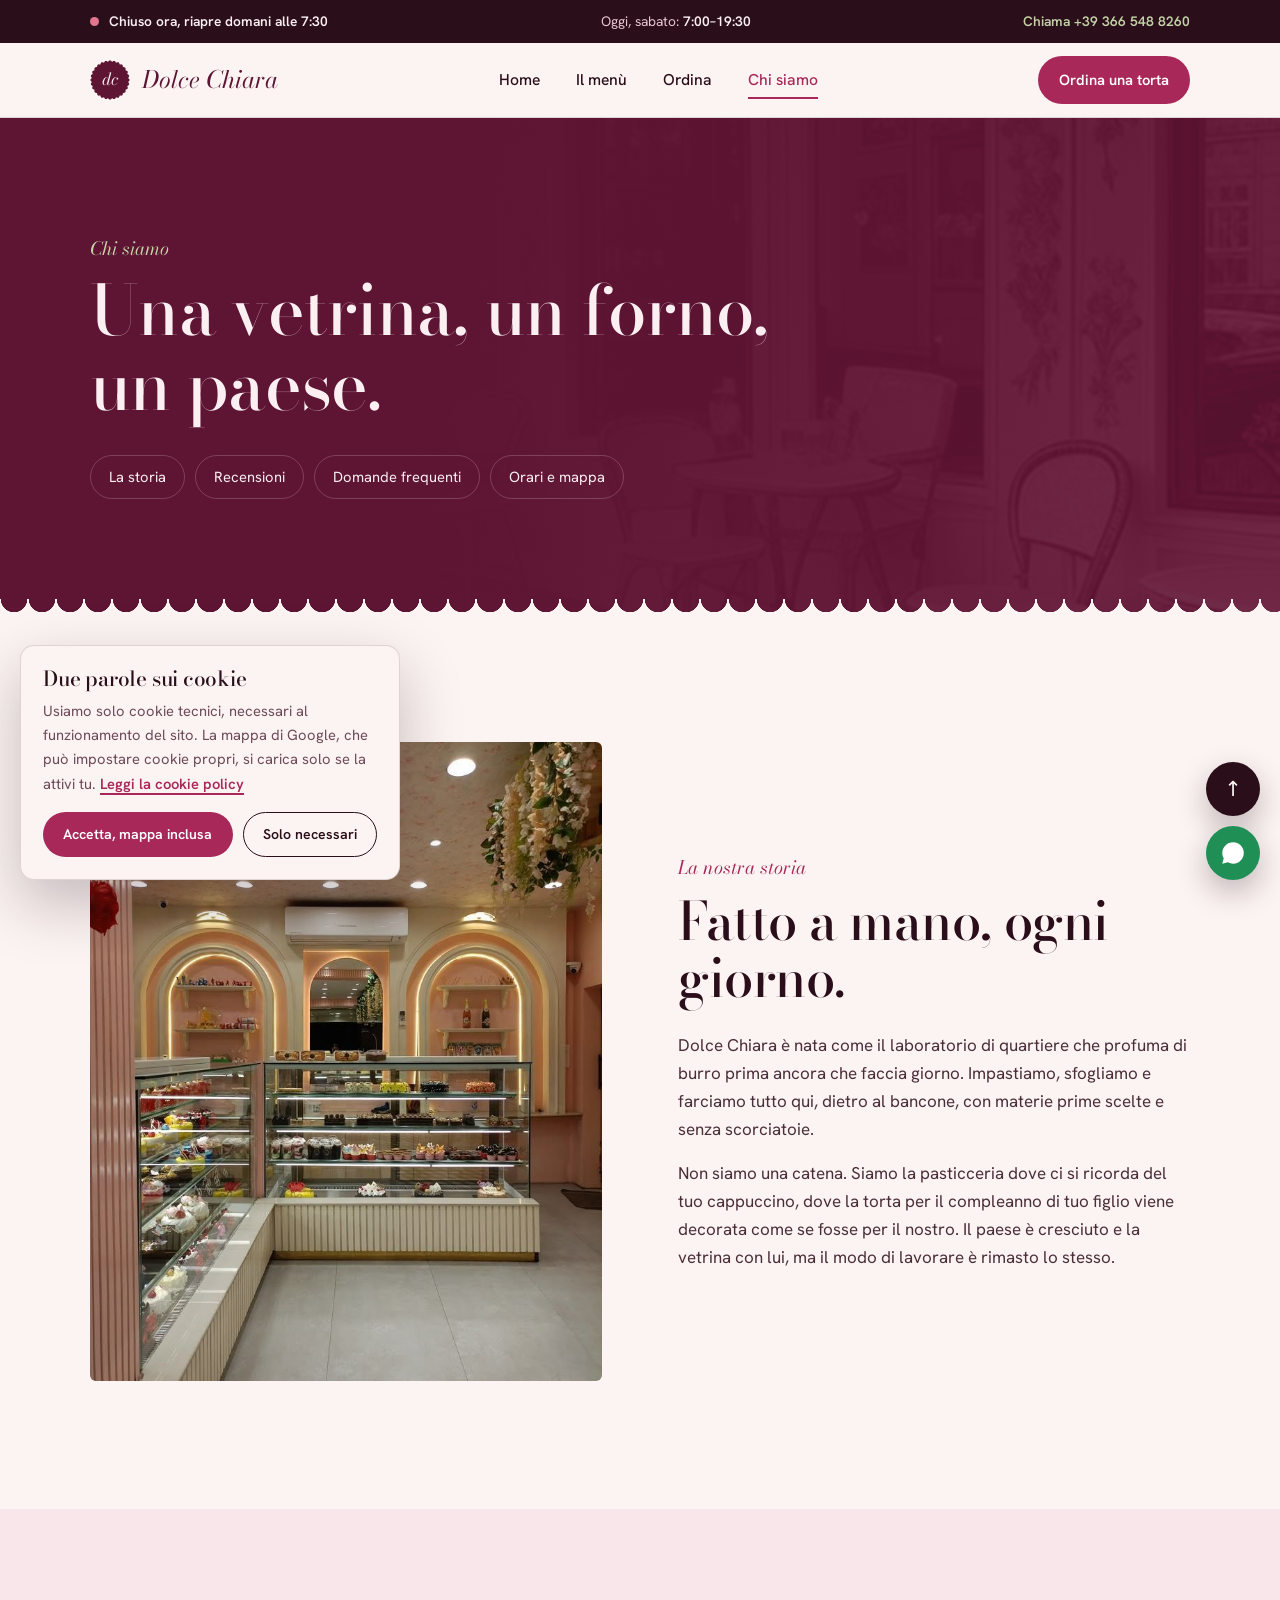
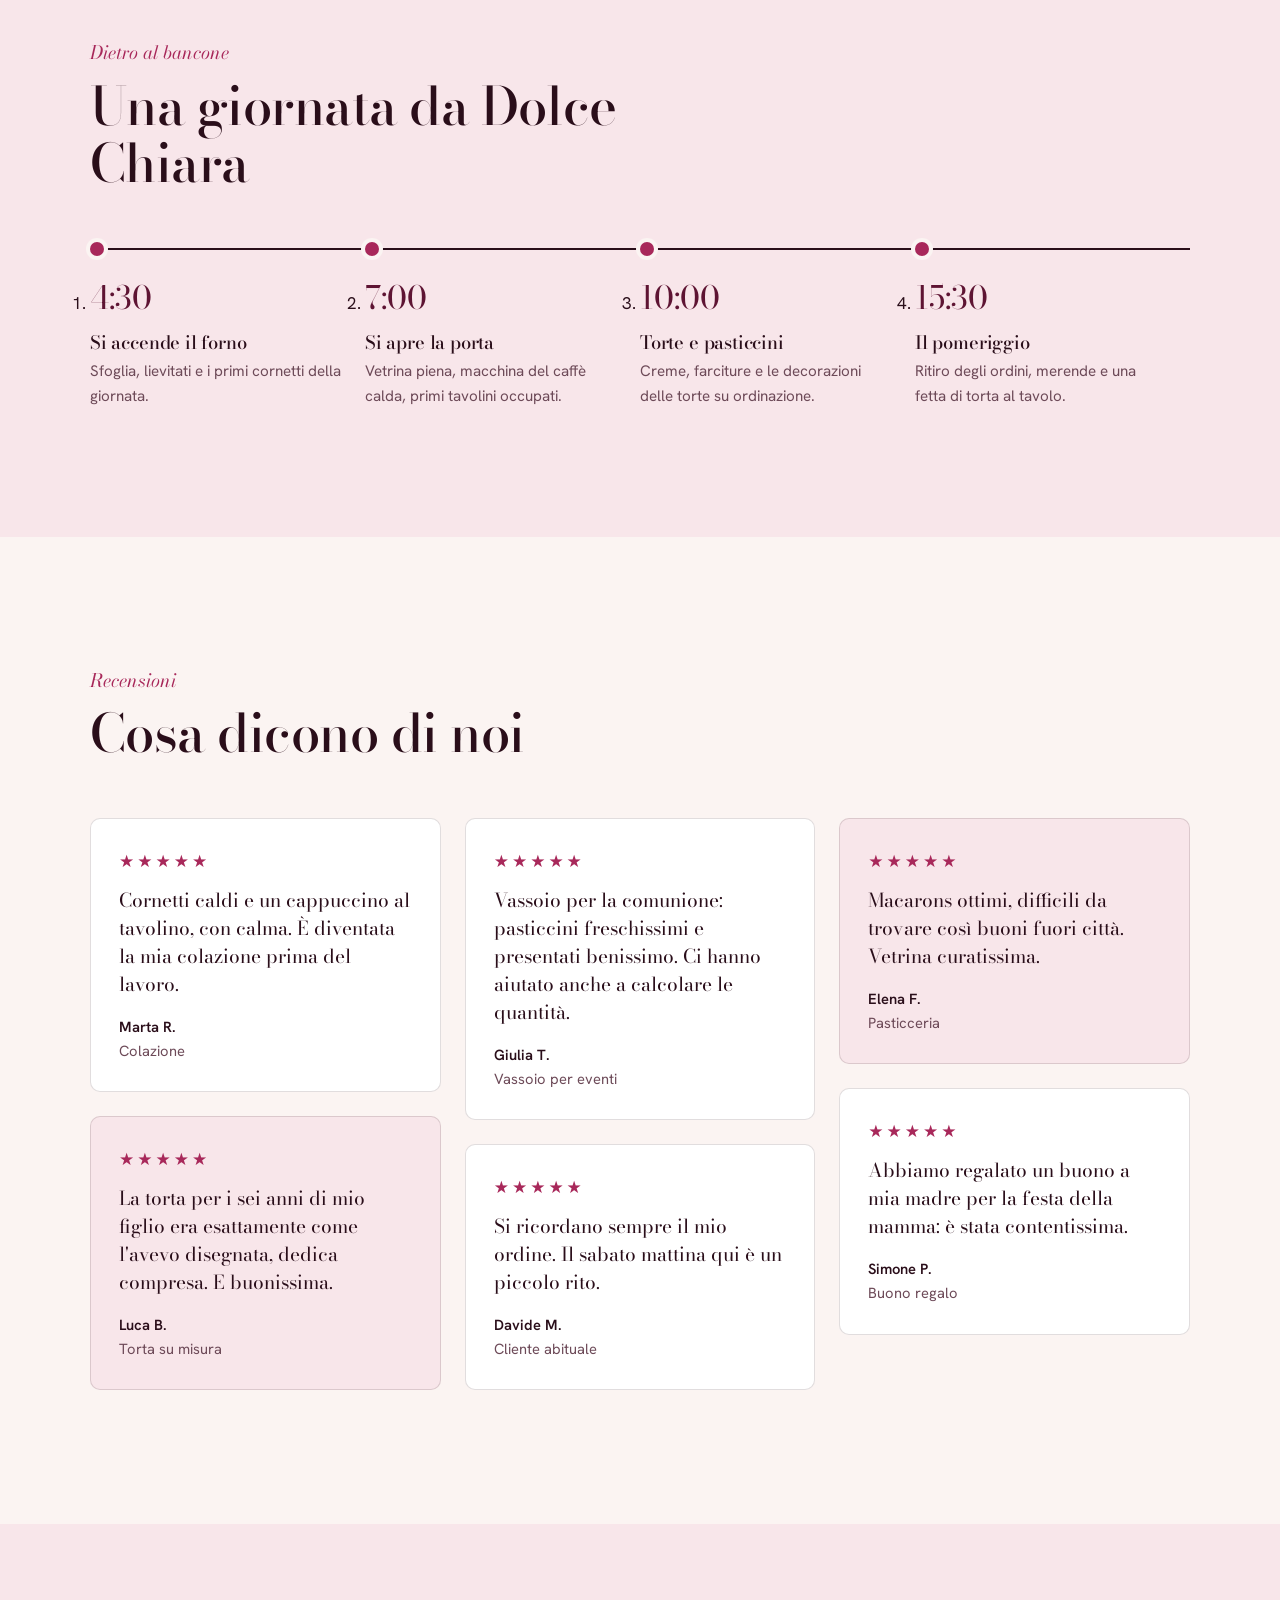
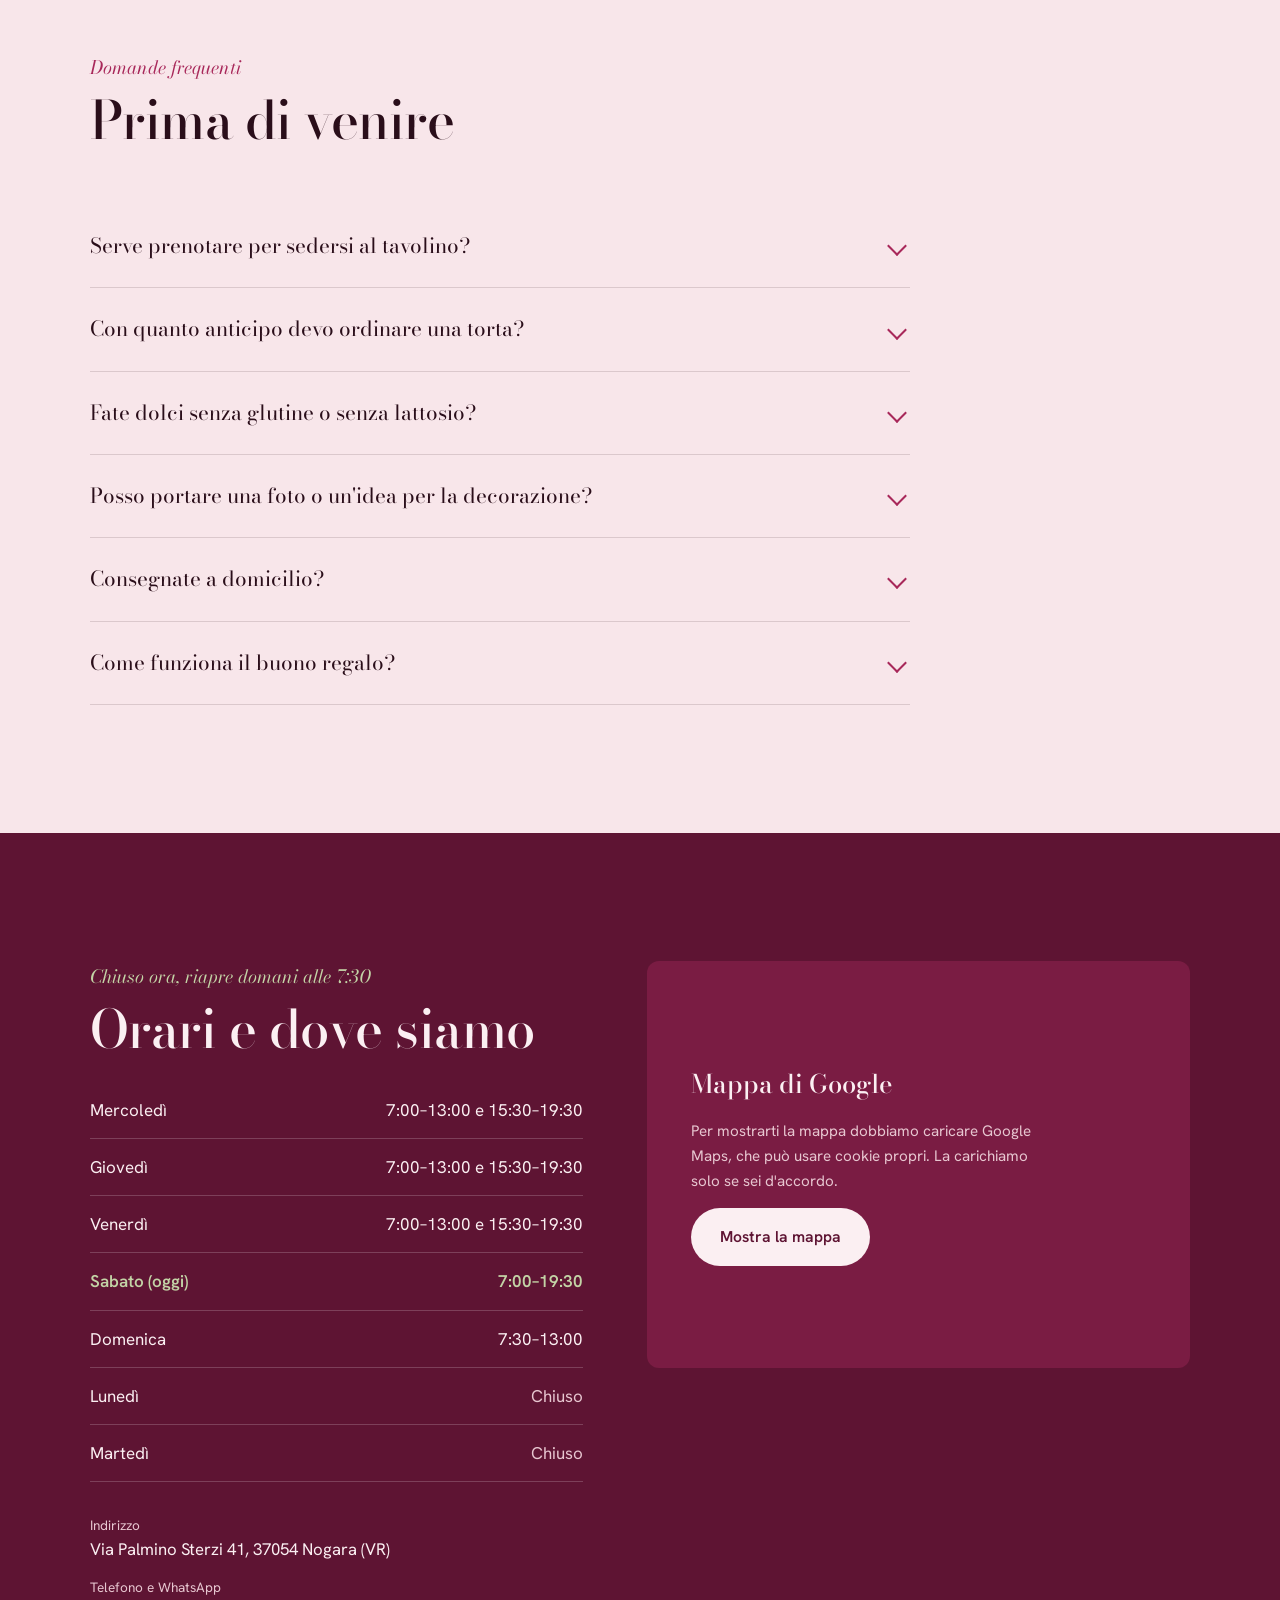
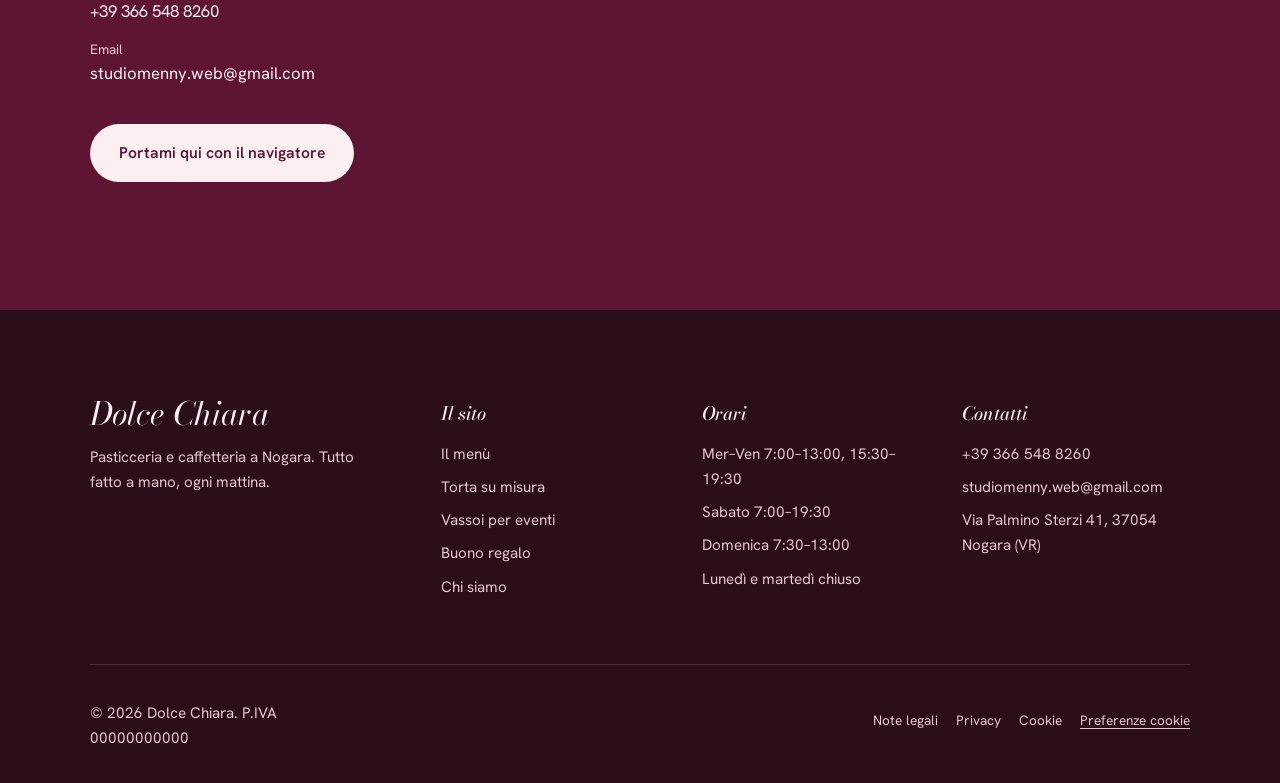
==== chi-siamo.html @ 5bebde0a "Add files via upload" ====
<!DOCTYPE html>
<html lang="it">
<head>
<meta charset="UTF-8">
<meta name="viewport" content="width=device-width, initial-scale=1">
<title>Chi siamo, orari e dove trovarci | Dolce Chiara</title>
<meta name="description" content="La storia di Dolce Chiara, la giornata del laboratorio, cosa dicono i clienti, le domande frequenti, gli orari e la mappa.">
<meta name="theme-color" content="#5E1433">
<meta property="og:type" content="website">
<meta property="og:locale" content="it_IT">
<meta property="og:site_name" content="Dolce Chiara">
<meta property="og:title" content="Chi siamo | Dolce Chiara">
<meta property="og:description" content="La nostra storia, cosa dicono di noi, orari e dove trovarci a Nogara.">
<meta property="og:image" content="https://studiomenny.github.io/DOLCE-CHIARA/images/negozio_interno.jpg">
<meta property="og:url" content="https://studiomenny.github.io/DOLCE-CHIARA/chi-siamo.html">
<meta name="twitter:card" content="summary_large_image">
<link rel="icon" href="data:image/svg+xml,%3Csvg xmlns='http://www.w3.org/2000/svg' viewBox='0 0 100 100'%3E%3Ccircle cx='50' cy='50' r='48' fill='%235E1433'/%3E%3Ctext x='50' y='64' text-anchor='middle' font-family='Georgia,serif' font-style='italic' font-size='46' fill='%23C3D3A6'%3Edc%3C/text%3E%3C/svg%3E">
<link rel="preconnect" href="https://fonts.googleapis.com">
<link rel="preconnect" href="https://fonts.gstatic.com" crossorigin>
<link href="https://fonts.googleapis.com/css2?family=Bodoni+Moda:ital,opsz,wght@0,6..96,400..700;1,6..96,400..700&family=Hanken+Grotesk:wght@400;500;600;700&display=swap" rel="stylesheet">
<link rel="stylesheet" href="css/style.css">
<script>document.documentElement.classList.add('js')</script>
<script src="js/main.js" defer></script>
</head>
<body data-pagina="chi-siamo">
<noscript><p class="wrap" style="padding:14px 0">Orari: mer–ven 7:00–13:00 e 15:30–19:30, sabato 7:00–19:30, domenica 7:30–13:00, lunedì e martedì chiuso.</p></noscript>

<main id="contenuto">
  <section class="pagina-testa smerlo scuro">
    <img src="images/negozio_esterno.jpg" alt="">
    <div class="wrap">
      <span class="cappello">Chi siamo</span>
      <h1>Una vetrina, un forno, un paese.</h1>
      <nav class="sotto-menu" aria-label="In questa pagina">
        <a href="#storia">La storia</a><a href="#recensioni">Recensioni</a><a href="#domande">Domande frequenti</a><a href="#dove">Orari e mappa</a>
      </nav>
    </div>
  </section>

  <section class="sez" id="storia" aria-labelledby="storia-titolo">
    <div class="wrap storia">
      <div class="storia-foto appare"><img src="images/negozio_interno.jpg" alt="Il bancone di Dolce Chiara con le vetrine dei dolci e le nicchie illuminate" loading="lazy"></div>
      <div class="appare">
        <span class="cappello">La nostra storia</span>
        <h2 id="storia-titolo" style="margin-bottom:24px">Fatto a mano, ogni giorno.</h2>
        <p>Dolce Chiara è nata come il laboratorio di quartiere che profuma di burro prima ancora che faccia giorno. Impastiamo, sfogliamo e farciamo tutto qui, dietro al bancone, con materie prime scelte e senza scorciatoie.</p>
        <p>Non siamo una catena. Siamo la pasticceria dove ci si ricorda del tuo cappuccino, dove la torta per il compleanno di tuo figlio viene decorata come se fosse per il nostro. Il paese è cresciuto e la vetrina con lui, ma il modo di lavorare è rimasto lo stesso.</p>
      </div>
    </div>
  </section>

  <section class="sez sez-rosa" aria-labelledby="giornata-titolo">
    <div class="wrap">
      <div class="testa appare">
        <span class="cappello">Dietro al bancone</span>
        <h2 id="giornata-titolo">Una giornata da Dolce Chiara</h2>
      </div>
      <ol class="giornata appare">
        <li><span class="ora">4:30</span><h3>Si accende il forno</h3><p>Sfoglia, lievitati e i primi cornetti della giornata.</p></li>
        <li><span class="ora">7:00</span><h3>Si apre la porta</h3><p>Vetrina piena, macchina del caffè calda, primi tavolini occupati.</p></li>
        <li><span class="ora">10:00</span><h3>Torte e pasticcini</h3><p>Creme, farciture e le decorazioni delle torte su ordinazione.</p></li>
        <li><span class="ora">15:30</span><h3>Il pomeriggio</h3><p>Ritiro degli ordini, merende e una fetta di torta al tavolo.</p></li>
      </ol>
    </div>
  </section>

  <section class="sez" id="recensioni" aria-labelledby="rec-titolo">
    <div class="wrap">
      <div class="testa appare">
        <span class="cappello">Recensioni</span>
        <h2 id="rec-titolo">Cosa dicono di noi</h2>
      </div>
      <div class="recensioni">
        <figure class="recensione appare"><div class="stelle" aria-label="5 stelle su 5">★★★★★</div><blockquote>Cornetti caldi e un cappuccino al tavolino, con calma. È diventata la mia colazione prima del lavoro.</blockquote><figcaption>Marta R.<span>Colazione</span></figcaption></figure>
        <figure class="recensione appare"><div class="stelle" aria-label="5 stelle su 5">★★★★★</div><blockquote>La torta per i sei anni di mio figlio era esattamente come l'avevo disegnata, dedica compresa. E buonissima.</blockquote><figcaption>Luca B.<span>Torta su misura</span></figcaption></figure>
        <figure class="recensione appare"><div class="stelle" aria-label="5 stelle su 5">★★★★★</div><blockquote>Vassoio per la comunione: pasticcini freschissimi e presentati benissimo. Ci hanno aiutato anche a calcolare le quantità.</blockquote><figcaption>Giulia T.<span>Vassoio per eventi</span></figcaption></figure>
        <figure class="recensione appare"><div class="stelle" aria-label="5 stelle su 5">★★★★★</div><blockquote>Si ricordano sempre il mio ordine. Il sabato mattina qui è un piccolo rito.</blockquote><figcaption>Davide M.<span>Cliente abituale</span></figcaption></figure>
        <figure class="recensione appare"><div class="stelle" aria-label="5 stelle su 5">★★★★★</div><blockquote>Macarons ottimi, difficili da trovare così buoni fuori città. Vetrina curatissima.</blockquote><figcaption>Elena F.<span>Pasticceria</span></figcaption></figure>
        <figure class="recensione appare"><div class="stelle" aria-label="5 stelle su 5">★★★★★</div><blockquote>Abbiamo regalato un buono a mia madre per la festa della mamma: è stata contentissima.</blockquote><figcaption>Simone P.<span>Buono regalo</span></figcaption></figure>
      </div>
    </div>
  </section>

  <section class="sez sez-rosa" id="domande" aria-labelledby="faq-titolo">
    <div class="wrap">
      <div class="testa appare">
        <span class="cappello">Domande frequenti</span>
        <h2 id="faq-titolo">Prima di venire</h2>
      </div>
      <div class="faq appare">
        <details><summary>Serve prenotare per sedersi al tavolino?</summary><p>No. I tavolini sono liberi: entri, scegli al banco e ti siedi. Per gruppi numerosi chiamaci prima, così ti teniamo i posti vicini.</p></details>
        <details><summary>Con quanto anticipo devo ordinare una torta?</summary><p>Almeno 3 giorni. Sotto le feste, e per torte a due piani, meglio una settimana. Il configuratore ti lascia scegliere solo date possibili.</p></details>
        <details><summary>Fate dolci senza glutine o senza lattosio?</summary><p>Su richiesta possiamo preparare alcune ricette senza lattosio o senza frutta a guscio. Il laboratorio però lavora anche questi ingredienti, quindi non possiamo garantire l'assenza di tracce: per allergie gravi parliamone prima.</p></details>
        <details><summary>Posso portare una foto o un'idea per la decorazione?</summary><p>Certo. Mandaci l'immagine su WhatsApp insieme alla richiesta e ti diciamo cosa si può realizzare.</p></details>
        <details><summary>Consegnate a domicilio?</summary><p>Di solito si ritira in negozio. Per eventi grandi a Nogara e dintorni chiamaci: vediamo insieme come organizzarci.</p></details>
        <details><summary>Come funziona il buono regalo?</summary><p>Lo richiedi dal sito, lo prepariamo stampato e lo ritiri in negozio. Chi lo riceve può usarlo per colazioni, dolci in vetrina o torte su ordinazione.</p></details>
      </div>
    </div>
  </section>

  <section class="sez sez-scura scuro" id="dove" aria-labelledby="dove-titolo">
    <div class="wrap dove">
      <div class="appare">
        <span class="cappello" data-stato-grande>Orari</span>
        <h2 id="dove-titolo" style="margin-bottom:24px">Orari e dove siamo</h2>
        <table class="orari"><caption class="sr">Orari di apertura settimanali</caption><tbody data-orari></tbody></table>
        <div class="contatti">
          <p><span>Indirizzo</span>Via Palmino Sterzi 41, 37054 Nogara (VR)</p>
          <a href="tel:+393665488260"><span>Telefono e WhatsApp</span>+39 366 548 8260</a>
          <a href="mailto:studiomenny.web@gmail.com"><span>Email</span>studiomenny.web@gmail.com</a>
        </div>
        <div class="hero-azioni">
          <a class="btn btn-chiaro" href="https://www.google.com/maps/search/?api=1&query=Via+Palmino+Sterzi+41+Nogara+VR" target="_blank" rel="noopener">Portami qui con il navigatore</a>
        </div>
      </div>
      <div class="mappa appare" data-mappa>
        <div class="mappa-consenso">
          <strong>Mappa di Google</strong>
          <p>Per mostrarti la mappa dobbiamo caricare Google Maps, che può usare cookie propri. La carichiamo solo se sei d'accordo.</p>
          <button class="btn btn-chiaro" type="button" data-attiva-mappa>Mostra la mappa</button>
        </div>
      </div>
    </div>
  </section>
</main>
</body>
</html>
---- css/style.css ----
/* =============================================================
   DOLCE CHIARA — foglio di stile condiviso
   Palette: lampone e pistacchio. Titoli Bodoni Moda, testo Hanken Grotesk.
   ============================================================= */

:root{
  --lampone:#5E1433;
  --lampone-2:#7A1C43;
  --vivo:#A8285A;
  --vivo-hover:#8C1F4A;
  --zucchero:#FBF4F2;
  --rosa:#F3D8DE;
  --rosa-2:#F8E6EA;
  --pistacchio:#C3D3A6;
  --pistacchio-scuro:#4A6536;
  --inchiostro:#2A0E1A;
  --tenue:#6D4A58;
  --oro:#D2AE72;
  --su-scuro:#FBEFF2;
  --su-scuro-tenue:#E7C6D0;
  --linea:rgba(42,14,26,.14);
  --linea-scuro:rgba(251,239,242,.2);

  --f-titolo:'Bodoni Moda', 'Didot', Georgia, serif;
  --f-testo:'Hanken Grotesk', 'Segoe UI', system-ui, sans-serif;

  --w:1180px;
  --pad:clamp(20px, 4vw, 40px);
  --sez:clamp(72px, 10vw, 128px);
  --ease:cubic-bezier(.22,.8,.24,1);
  --pirottino:url("data:image/svg+xml,%3Csvg xmlns='http://www.w3.org/2000/svg' viewBox='0 0 100 100'%3E%3Cpath d='M99.0 50.0L98.7 51.4L97.9 52.7L96.7 53.9L95.2 55.1L96.4 56.5L97.3 58.0L97.8 59.5L97.8 60.9L97.2 62.2L96.1 63.3L94.6 64.2L92.9 65.0L93.8 66.7L94.3 68.4L94.5 69.9L94.1 71.3L93.3 72.4L92.0 73.2L90.3 73.8L88.5 74.2L88.9 76.0L89.1 77.8L88.9 79.3L88.3 80.6L87.2 81.4L85.8 82.0L84.0 82.2L82.2 82.2L82.2 84.0L82.0 85.8L81.4 87.2L80.6 88.3L79.3 88.9L77.8 89.1L76.0 88.9L74.2 88.5L73.8 90.3L73.2 92.0L72.4 93.3L71.3 94.1L69.9 94.5L68.4 94.3L66.7 93.8L65.0 92.9L64.2 94.6L63.3 96.1L62.2 97.2L60.9 97.8L59.5 97.8L58.0 97.3L56.5 96.4L55.1 95.2L53.9 96.7L52.7 97.9L51.4 98.7L50.0 99.0L48.6 98.7L47.3 97.9L46.1 96.7L44.9 95.2L43.5 96.4L42.0 97.3L40.5 97.8L39.1 97.8L37.8 97.2L36.7 96.1L35.8 94.6L35.0 92.9L33.3 93.8L31.6 94.3L30.1 94.5L28.7 94.1L27.6 93.3L26.8 92.0L26.2 90.3L25.8 88.5L24.0 88.9L22.2 89.1L20.7 88.9L19.4 88.3L18.6 87.2L18.0 85.8L17.8 84.0L17.8 82.2L16.0 82.2L14.2 82.0L12.8 81.4L11.7 80.6L11.1 79.3L10.9 77.8L11.1 76.0L11.5 74.2L9.7 73.8L8.0 73.2L6.7 72.4L5.9 71.3L5.5 69.9L5.7 68.4L6.2 66.7L7.1 65.0L5.4 64.2L3.9 63.3L2.8 62.2L2.2 60.9L2.2 59.5L2.7 58.0L3.6 56.5L4.8 55.1L3.3 53.9L2.1 52.7L1.3 51.4L1.0 50.0L1.3 48.6L2.1 47.3L3.3 46.1L4.8 44.9L3.6 43.5L2.7 42.0L2.2 40.5L2.2 39.1L2.8 37.8L3.9 36.7L5.4 35.8L7.1 35.0L6.2 33.3L5.7 31.6L5.5 30.1L5.9 28.7L6.7 27.6L8.0 26.8L9.7 26.2L11.5 25.8L11.1 24.0L10.9 22.2L11.1 20.7L11.7 19.4L12.8 18.6L14.2 18.0L16.0 17.8L17.8 17.8L17.8 16.0L18.0 14.2L18.6 12.8L19.4 11.7L20.7 11.1L22.2 10.9L24.0 11.1L25.8 11.5L26.2 9.7L26.8 8.0L27.6 6.7L28.7 5.9L30.1 5.5L31.6 5.7L33.3 6.2L35.0 7.1L35.8 5.4L36.7 3.9L37.8 2.8L39.1 2.2L40.5 2.2L42.0 2.7L43.5 3.6L44.9 4.8L46.1 3.3L47.3 2.1L48.6 1.3L50.0 1.0L51.4 1.3L52.7 2.1L53.9 3.3L55.1 4.8L56.5 3.6L58.0 2.7L59.5 2.2L60.9 2.2L62.2 2.8L63.3 3.9L64.2 5.4L65.0 7.1L66.7 6.2L68.4 5.7L69.9 5.5L71.3 5.9L72.4 6.7L73.2 8.0L73.8 9.7L74.2 11.5L76.0 11.1L77.8 10.9L79.3 11.1L80.6 11.7L81.4 12.8L82.0 14.2L82.2 16.0L82.2 17.8L84.0 17.8L85.8 18.0L87.2 18.6L88.3 19.4L88.9 20.7L89.1 22.2L88.9 24.0L88.5 25.8L90.3 26.2L92.0 26.8L93.3 27.6L94.1 28.7L94.5 30.1L94.3 31.6L93.8 33.3L92.9 35.0L94.6 35.8L96.1 36.7L97.2 37.8L97.8 39.1L97.8 40.5L97.3 42.0L96.4 43.5L95.2 44.9L96.7 46.1L97.9 47.3L98.7 48.6Z' fill='black'/%3E%3C/svg%3E");
}

*,*::before,*::after{box-sizing:border-box; margin:0; padding:0;}
html{scroll-behavior:smooth; -webkit-text-size-adjust:100%;}
body{
  font-family:var(--f-testo); font-size:1.0625rem; line-height:1.65;
  color:var(--inchiostro); background:var(--zucchero);
  -webkit-font-smoothing:antialiased;
  transition:opacity .45s ease;
}
.js body{opacity:0;}
.js body.pronto{opacity:1;}
.js body.uscita{opacity:0;}
img{display:block; max-width:100%;}
a{color:inherit;}
ul{list-style:none;}
button, input, select, textarea{font:inherit; color:inherit;}
::selection{background:var(--vivo); color:#fff;}
:focus-visible{outline:3px solid var(--vivo); outline-offset:3px; border-radius:4px;}
.scuro :focus-visible{outline-color:var(--pistacchio);}

.wrap{max-width:var(--w); margin:0 auto; padding:0 var(--pad);}
.sr{position:absolute; width:1px; height:1px; overflow:hidden; clip:rect(0 0 0 0); white-space:nowrap;}

/* ---------- tipografia ---------- */
h1,h2,h3,.titolo{font-family:var(--f-titolo); font-weight:500; line-height:1.08; letter-spacing:-.01em;}
h1{font-size:clamp(2.6rem, 6.4vw, 5.4rem);}
h2{font-size:clamp(2rem, 4.2vw, 3.3rem);}
h3{font-size:clamp(1.3rem, 2vw, 1.6rem); line-height:1.2;}
.corsivo{font-style:italic;}
.intro{font-size:1.15rem; color:var(--tenue); max-width:58ch;}
.scuro .intro{color:var(--su-scuro-tenue);}
.cappello{font-family:var(--f-titolo); font-style:italic; font-size:1.15rem; color:var(--vivo); display:block; margin-bottom:10px;}
.scuro .cappello{color:var(--pistacchio);}
.testa{max-width:680px; margin-bottom:clamp(36px, 5vw, 56px);}
.testa h2 + p{margin-top:16px;}
.testa.centro{margin-left:auto; margin-right:auto; text-align:center;}
.testa.centro .intro{margin:0 auto;}

/* ---------- bottoni ---------- */
.btn{
  display:inline-flex; align-items:center; justify-content:center; gap:10px;
  padding:15px 28px; border-radius:100px; border:1.5px solid transparent;
  font-weight:600; font-size:.98rem; text-decoration:none; cursor:pointer;
  transition:background .25s ease, color .25s ease, transform .25s var(--ease), border-color .25s ease;
}
.btn:active{transform:scale(.97);}
.btn-pieno{background:var(--vivo); color:#fff;}
.btn-pieno:hover{background:var(--vivo-hover);}
.btn-bordo{border-color:currentColor; color:var(--inchiostro); background:transparent;}
.btn-bordo:hover{background:var(--inchiostro); color:var(--zucchero);}
.scuro .btn-bordo{color:var(--su-scuro);}
.scuro .btn-bordo:hover{background:var(--su-scuro); color:var(--lampone);}
.btn-chiaro{background:var(--su-scuro); color:var(--lampone);}
.btn-chiaro:hover{background:var(--pistacchio); color:var(--inchiostro);}
.btn svg{width:18px; height:18px; flex-shrink:0;}
.link{font-weight:600; color:var(--vivo); text-decoration:underline; text-underline-offset:4px; text-decoration-thickness:1.5px;}
.link:hover{color:var(--vivo-hover);}
.scuro .link{color:var(--pistacchio);}

/* =============================================================
   BARRA STATO / ORARI (in cima a ogni pagina)
   ============================================================= */
.stato{background:var(--inchiostro); color:var(--su-scuro); font-size:.86rem;}
.stato .wrap{display:flex; flex-wrap:wrap; align-items:center; justify-content:space-between; gap:6px 24px; padding-top:10px; padding-bottom:10px;}
.stato-live{display:flex; align-items:center; gap:10px; font-weight:600;}
.stato-punto{width:9px; height:9px; border-radius:50%; background:#8FB36B; box-shadow:0 0 0 0 rgba(143,179,107,.6); animation:pulsa 2.2s infinite;}
.stato-live.chiuso .stato-punto{background:#E0778F; animation:none;}
.stato-orari{color:var(--su-scuro-tenue);}
.stato-orari strong{color:var(--su-scuro); font-weight:600;}
.stato a{color:var(--pistacchio); text-decoration:none; font-weight:600;}
.stato a:hover{text-decoration:underline;}
@keyframes pulsa{70%{box-shadow:0 0 0 8px rgba(143,179,107,0);} 100%{box-shadow:0 0 0 0 rgba(143,179,107,0);}}

/* =============================================================
   INTESTAZIONE
   ============================================================= */
.testata{position:sticky; top:0; z-index:40; background:rgba(251,244,242,.9); backdrop-filter:blur(12px); -webkit-backdrop-filter:blur(12px); border-bottom:1px solid var(--linea); transition:box-shadow .3s ease;}
.testata.ombra{box-shadow:0 8px 30px rgba(42,14,26,.08);}
.testata .wrap{display:flex; align-items:center; justify-content:space-between; gap:24px; height:74px;}
.marchio{display:flex; align-items:center; gap:12px; text-decoration:none;}
.marchio-sigillo{width:40px; height:40px; background:var(--lampone); -webkit-mask:var(--pirottino) center/contain no-repeat; mask:var(--pirottino) center/contain no-repeat; display:grid; place-items:center; color:var(--su-scuro); font-family:var(--f-titolo); font-style:italic; font-size:1.05rem;}
.marchio-nome{font-family:var(--f-titolo); font-size:1.5rem; font-style:italic; color:var(--lampone); line-height:1;}
.menu{display:flex; align-items:center; gap:clamp(18px, 3vw, 36px);}
.menu a{text-decoration:none; font-weight:500; font-size:.98rem; padding:6px 0; position:relative;}
.menu a::after{content:''; position:absolute; left:0; right:0; bottom:0; height:2px; background:var(--vivo); transform:scaleX(0); transform-origin:left; transition:transform .3s var(--ease);}
.menu a:hover::after, .menu a[aria-current="page"]::after{transform:scaleX(1);}
.menu a[aria-current="page"]{color:var(--vivo);}
.testata .btn{padding:11px 20px; font-size:.92rem;}
.hamburger{display:none; background:none; border:0; width:44px; height:44px; cursor:pointer; position:relative;}
.hamburger span{position:absolute; left:10px; right:10px; height:2px; background:var(--inchiostro); transition:transform .3s var(--ease), opacity .2s;}
.hamburger span:nth-child(1){top:15px;} .hamburger span:nth-child(2){top:21px;} .hamburger span:nth-child(3){top:27px;}
.hamburger[aria-expanded="true"] span:nth-child(1){transform:translateY(6px) rotate(45deg);}
.hamburger[aria-expanded="true"] span:nth-child(2){opacity:0;}
.hamburger[aria-expanded="true"] span:nth-child(3){transform:translateY(-6px) rotate(-45deg);}

/* =============================================================
   BORDO SMERLATO (pirottino) tra sezioni
   ============================================================= */
.smerlo{position:relative;}
.smerlo::after{
  content:''; position:absolute; left:0; right:0; bottom:-1px; height:16px; z-index:2;
  background:radial-gradient(circle at 14px 0, transparent 13px, var(--smerlo-colore, var(--zucchero)) 13.5px) repeat-x;
  background-size:28px 16px;
}

/* =============================================================
   HOME — HERO
   ============================================================= */
.hero{background:var(--lampone); color:var(--su-scuro); overflow:hidden; --smerlo-colore:var(--zucchero);}
.hero .wrap{display:grid; grid-template-columns:1.05fr .95fr; align-items:center; gap:clamp(32px, 5vw, 72px); padding-top:clamp(48px, 7vw, 96px); padding-bottom:clamp(72px, 9vw, 120px);}
.hero h1{color:var(--su-scuro);}
.hero h1 .riga{display:block; overflow:hidden;}
.hero h1 .riga > span{display:block; transition:transform 1s var(--ease);}
.js .hero h1 .riga > span{transform:translateY(105%);}
.js .pronto .hero h1 .riga > span{transform:none;}
.pronto .hero h1 .riga:nth-child(2) > span{transition-delay:.12s;}
.pronto .hero h1 .riga:nth-child(3) > span{transition-delay:.24s;}
.hero h1 em{color:var(--pistacchio);}
.hero .intro{margin-top:26px;}
.hero-azioni{display:flex; flex-wrap:wrap; gap:14px; margin-top:36px;}
.hero-fatti{display:flex; flex-wrap:wrap; gap:14px 34px; margin-top:44px; padding-top:26px; border-top:1px solid var(--linea-scuro); color:var(--su-scuro-tenue); font-size:.95rem;}
.hero-fatti strong{display:block; font-family:var(--f-titolo); font-size:1.5rem; font-weight:500; color:var(--su-scuro);}

.piatto{position:relative; aspect-ratio:1; max-width:540px; width:100%; justify-self:center;}
.piatto-foto{position:absolute; inset:8%; -webkit-mask:var(--pirottino) center/contain no-repeat; mask:var(--pirottino) center/contain no-repeat; overflow:hidden;}
.piatto-foto img{width:100%; height:100%; object-fit:cover; transform:scale(1.12); transition:transform 1.6s var(--ease);}
.pronto .piatto-foto img{transform:scale(1);}
.piatto-anello{position:absolute; inset:0; border-radius:50%; border:1px solid var(--linea-scuro);}
.timbro{position:absolute; right:-2%; bottom:4%; width:32%; aspect-ratio:1; background:var(--pistacchio); border-radius:50%; display:grid; place-items:center; color:var(--inchiostro); box-shadow:0 18px 40px rgba(0,0,0,.25);}
.timbro svg{position:absolute; inset:6%; width:88%; height:88%; animation:gira 26s linear infinite;}
.timbro text{font-family:var(--f-testo); font-size:9.5px; font-weight:600; fill:var(--inchiostro);}
.timbro-centro{font-family:var(--f-titolo); font-style:italic; font-size:clamp(1.4rem, 3vw, 2.1rem);}
@keyframes gira{to{transform:rotate(360deg);}}

/* =============================================================
   SEZIONI GENERICHE
   ============================================================= */
.sez{padding:var(--sez) 0;}
.sez-rosa{background:var(--rosa-2);}
.sez-scura{background:var(--lampone); color:var(--su-scuro);}
.sez-pistacchio{background:var(--pistacchio);}
.sez-pistacchio .intro{color:#3A2A30;}
.sez + .sez{padding-top:var(--sez);}

/* ---- Banco di oggi ---- */
.oggi{display:grid; grid-template-columns:.9fr 1.1fr; gap:clamp(32px, 6vw, 88px); align-items:center;}
.oggi-foto{aspect-ratio:1; -webkit-mask:var(--pirottino) center/contain no-repeat; mask:var(--pirottino) center/contain no-repeat;}
.oggi-foto img{width:100%; height:100%; object-fit:cover;}
.oggi-giorno{display:inline-block; background:var(--pistacchio); color:var(--inchiostro); padding:6px 16px; border-radius:100px; font-weight:600; font-size:.9rem; margin-bottom:22px;}
.oggi h2{margin-bottom:18px;}
.oggi-settimana{display:flex; flex-wrap:wrap; gap:8px; margin-top:32px;}
.oggi-settimana button{border:1px solid var(--linea); background:transparent; padding:8px 14px; border-radius:100px; font-size:.88rem; cursor:pointer; transition:background .2s, color .2s;}
.oggi-settimana button:hover{border-color:var(--vivo); color:var(--vivo);}
.oggi-settimana button[aria-pressed="true"]{background:var(--inchiostro); color:var(--zucchero); border-color:var(--inchiostro);}

/* ---- Caffetteria (banda con foto) ---- */
.caffe{display:grid; grid-template-columns:1fr 1fr; min-height:560px;}
.caffe-foto{position:relative; overflow:hidden;}
.caffe-foto img{position:absolute; inset:0; width:100%; height:100%; object-fit:cover;}
.caffe-testo{background:var(--lampone); color:var(--su-scuro); padding:clamp(48px, 7vw, 96px) clamp(28px, 6vw, 80px); display:flex; flex-direction:column; justify-content:center;}
.caffe-testo h2{margin-bottom:22px;}
.caffe-testo p{color:var(--su-scuro-tenue); max-width:48ch;}
.caffe-lista{margin-top:28px; display:grid; gap:14px;}
.caffe-lista li{display:grid; grid-template-columns:28px 1fr; gap:12px; align-items:start;}
.caffe-lista li::before{content:''; width:18px; height:18px; margin-top:4px; background:var(--pistacchio); -webkit-mask:var(--pirottino) center/contain no-repeat; mask:var(--pirottino) center/contain no-repeat;}
.caffe-lista strong{color:var(--su-scuro);}

/* ---- Servizi (lista editoriale) ---- */
.servizi{border-top:1px solid var(--linea);}
.servizio{display:grid; grid-template-columns:120px 1fr auto; gap:clamp(18px, 3vw, 40px); align-items:center; padding:28px 0; border-bottom:1px solid var(--linea); text-decoration:none; transition:padding .35s var(--ease), background .35s ease;}
.servizio:hover{padding-left:14px; padding-right:14px; background:var(--rosa-2);}
.servizio-foto{width:120px; aspect-ratio:1; -webkit-mask:var(--pirottino) center/contain no-repeat; mask:var(--pirottino) center/contain no-repeat;}
.servizio-foto img{width:100%; height:100%; object-fit:cover;}
.servizio h3{margin-bottom:6px;}
.servizio p{color:var(--tenue); max-width:56ch;}
.servizio-vai{font-weight:600; color:var(--vivo); white-space:nowrap;}

/* ---- Ricorrenza in arrivo ---- */
.ricorrenza{display:grid; grid-template-columns:auto 1fr auto; gap:clamp(24px, 5vw, 64px); align-items:center;}
.conta{font-family:var(--f-titolo); font-size:clamp(4.5rem, 12vw, 9rem); line-height:.9; color:var(--lampone);}
.conta small{display:block; font-family:var(--f-testo); font-size:1rem; font-weight:600; color:var(--inchiostro); margin-top:10px;}

/* ---- Visita ---- */
.visita{display:grid; grid-template-columns:1.2fr 1fr; gap:clamp(32px, 6vw, 80px); align-items:end;}
.visita-dati{display:grid; gap:22px;}
.visita-dati div{padding-bottom:18px; border-bottom:1px solid var(--linea-scuro);}
.visita-dati span{display:block; color:var(--su-scuro-tenue); font-size:.9rem;}
.visita-dati a, .visita-dati p{font-family:var(--f-titolo); font-size:1.45rem; text-decoration:none; color:var(--su-scuro);}
.visita-dati a:hover{color:var(--pistacchio);}

/* =============================================================
   INTESTAZIONE PAGINE INTERNE (foto sbiadita)
   ============================================================= */
.pagina-testa{position:relative; background:var(--lampone); color:var(--su-scuro); overflow:hidden; --smerlo-colore:var(--zucchero);}
.pagina-testa img{position:absolute; inset:0; z-index:0; width:100%; height:100%; object-fit:cover; opacity:.28; filter:grayscale(.4) contrast(1.05); mix-blend-mode:luminosity;}
.pagina-testa::before{content:''; position:absolute; inset:0; z-index:1; background:linear-gradient(100deg, var(--lampone) 35%, rgba(94,20,51,.6) 100%);}
.pagina-testa .wrap{position:relative; z-index:3; padding-top:clamp(64px, 9vw, 120px); padding-bottom:clamp(72px, 9vw, 120px);}
.pagina-testa h1{font-size:clamp(2.4rem, 5.4vw, 4.4rem); max-width:16ch;}
.pagina-testa .intro{margin-top:20px;}
.sotto-menu{display:flex; flex-wrap:wrap; gap:10px; margin-top:32px;}
.sotto-menu a{text-decoration:none; border:1px solid var(--linea-scuro); padding:9px 18px; border-radius:100px; font-size:.92rem; transition:background .2s, color .2s;}
.sotto-menu a:hover{background:var(--su-scuro); color:var(--lampone);}

/* =============================================================
   MENÙ — filtri, prodotti, lightbox
   ============================================================= */
.filtri{display:flex; flex-wrap:wrap; align-items:center; justify-content:space-between; gap:18px; margin-bottom:40px; padding-bottom:24px; border-bottom:1px solid var(--linea);}
.chips{display:flex; flex-wrap:wrap; gap:8px;}
.chip{border:1px solid var(--linea); background:transparent; padding:10px 18px; border-radius:100px; font-weight:500; cursor:pointer; transition:background .2s, color .2s, border-color .2s;}
.chip:hover{border-color:var(--vivo); color:var(--vivo);}
.chip[aria-pressed="true"]{background:var(--inchiostro); color:var(--zucchero); border-color:var(--inchiostro);}
.chip .n{opacity:.6; font-size:.85em; margin-left:4px;}
.interruttore{display:flex; align-items:center; gap:10px; font-size:.95rem; cursor:pointer; user-select:none;}
.interruttore input{appearance:none; -webkit-appearance:none; width:44px; height:26px; border-radius:100px; background:#D9C4CB; position:relative; cursor:pointer; transition:background .2s;}
.interruttore input::after{content:''; position:absolute; top:3px; left:3px; width:20px; height:20px; border-radius:50%; background:#fff; transition:transform .25s var(--ease);}
.interruttore input:checked{background:var(--pistacchio-scuro);}
.interruttore input:checked::after{transform:translateX(18px);}

.prodotti{display:grid; grid-template-columns:repeat(auto-fill, minmax(250px, 1fr)); gap:clamp(20px, 3vw, 36px) clamp(16px, 2.4vw, 28px);}
.prodotto{display:flex; flex-direction:column; text-align:left; background:none; border:0; padding:0; cursor:pointer;}
.prodotto[hidden]{display:none;}
.prodotto-foto{aspect-ratio:4/5; overflow:hidden; border-radius:6px; background:var(--rosa); position:relative;}
.prodotto-foto img{width:100%; height:100%; object-fit:cover; transition:transform .8s var(--ease);}
.prodotto:hover .prodotto-foto img{transform:scale(1.05);}
.prodotto-cat{position:absolute; left:12px; top:12px; background:rgba(251,244,242,.94); color:var(--inchiostro); font-size:.8rem; font-weight:600; padding:5px 12px; border-radius:100px;}
.prodotto h3{margin-top:16px; font-size:1.3rem;}
.prodotto p{color:var(--tenue); font-size:.95rem; margin-top:6px;}
.allergeni{display:flex; flex-wrap:wrap; gap:6px; margin-top:12px;}
.allergeni span{font-size:.78rem; font-weight:600; padding:3px 10px; border-radius:100px; background:var(--rosa); color:#6A1A3C;}
.vuoto{padding:48px; text-align:center; border:1px dashed var(--linea); border-radius:8px; color:var(--tenue);}
.nota{margin-top:40px; font-size:.92rem; color:var(--tenue); max-width:78ch;}

.lightbox{position:fixed; inset:0; z-index:100; background:rgba(42,14,26,.92); display:grid; place-items:center; padding:24px; opacity:0; pointer-events:none; transition:opacity .3s ease;}
.lightbox.aperto{opacity:1; pointer-events:auto;}
.lb-scheda{display:grid; grid-template-columns:1.1fr .9fr; max-width:980px; width:100%; max-height:88vh; background:var(--zucchero); border-radius:10px; overflow:hidden; transform:translateY(16px) scale(.98); transition:transform .4s var(--ease);}
.lightbox.aperto .lb-scheda{transform:none;}
.lb-scheda img{width:100%; height:100%; max-height:88vh; object-fit:cover;}
.lb-testo{padding:clamp(28px, 4vw, 48px); display:flex; flex-direction:column; overflow:auto;}
.lb-testo h3{font-size:clamp(1.8rem, 3vw, 2.4rem); margin:8px 0 14px;}
.lb-testo p{color:var(--tenue);}
.lb-testo .btn{margin-top:auto; align-self:flex-start;}
.lb-testo .allergeni{margin:18px 0 28px;}
.lb-btn{position:absolute; width:52px; height:52px; border-radius:50%; border:0; background:var(--su-scuro); color:var(--lampone); font-size:1.4rem; cursor:pointer; display:grid; place-items:center; transition:background .2s;}
.lb-btn:hover{background:var(--pistacchio);}
.lb-chiudi{top:20px; right:20px;}
.lb-prec{left:20px; top:50%; transform:translateY(-50%);}
.lb-succ{right:20px; top:50%; transform:translateY(-50%);}

/* =============================================================
   ORDINA — configuratore torta
   ============================================================= */
.configuratore{display:grid; grid-template-columns:1.05fr .95fr; gap:clamp(28px, 5vw, 64px); align-items:start;}
.passo{border:0; padding:0 0 28px; margin-bottom:28px; border-bottom:1px solid var(--linea);}
.passo legend, .campo > label{display:flex; align-items:baseline; gap:12px; font-family:var(--f-titolo); font-size:1.35rem; margin-bottom:14px;}
.passo legend .num{font-family:var(--f-testo); font-size:.85rem; font-weight:700; color:#fff; background:var(--vivo); width:26px; height:26px; border-radius:50%; display:inline-grid; place-items:center; flex-shrink:0; transform:translateY(-2px);}
.opzioni{display:flex; flex-wrap:wrap; gap:10px;}
.opzione input{position:absolute; opacity:0; pointer-events:none;}
.opzione span{display:flex; align-items:center; gap:10px; padding:11px 18px; border:1.5px solid var(--linea); border-radius:100px; cursor:pointer; font-weight:500; transition:border-color .2s, background .2s, color .2s;}
.opzione span i{width:16px; height:16px; border-radius:50%; background:var(--c); box-shadow:inset 0 0 0 1px rgba(0,0,0,.12);}
.opzione span:hover{border-color:var(--vivo);}
.opzione input:checked + span{background:var(--inchiostro); border-color:var(--inchiostro); color:var(--zucchero);}
.opzione input:focus-visible + span{outline:3px solid var(--vivo); outline-offset:3px;}
.persone{display:flex; align-items:center; gap:18px;}
.persone output{font-family:var(--f-titolo); font-size:2.2rem; min-width:3ch; color:var(--lampone);}
input[type=range]{-webkit-appearance:none; appearance:none; flex:1; height:6px; border-radius:6px; background:linear-gradient(90deg, var(--vivo) var(--p,30%), #E3CDD4 var(--p,30%)); cursor:pointer;}
input[type=range]::-webkit-slider-thumb{-webkit-appearance:none; width:26px; height:26px; border-radius:50%; background:#fff; border:3px solid var(--vivo); box-shadow:0 4px 12px rgba(42,14,26,.2);}
input[type=range]::-moz-range-thumb{width:22px; height:22px; border-radius:50%; background:#fff; border:3px solid var(--vivo);}
.campo{margin-bottom:22px;}
.campo small{display:block; color:var(--tenue); margin-top:6px; font-size:.86rem;}
.campo small.errore{color:#A3123A; font-weight:600;}
.campi-2{display:grid; grid-template-columns:1fr 1fr; gap:16px;}
.campo > label.piccola{font-family:var(--f-testo); font-size:.92rem; font-weight:600; margin-bottom:8px;}
input[type=text], input[type=tel], input[type=date], input[type=number], select, textarea{
  width:100%; padding:14px 16px; border-radius:8px; border:1.5px solid var(--linea); background:#fff;
  transition:border-color .2s, box-shadow .2s;
}
input:focus, select:focus, textarea:focus{outline:none; border-color:var(--vivo); box-shadow:0 0 0 4px rgba(168,40,90,.14);}
textarea{resize:vertical; min-height:96px;}
.contatore{float:right; font-family:var(--f-testo); font-size:.82rem; color:var(--tenue);}

.anteprima{position:sticky; top:100px; background:var(--rosa-2); border-radius:14px; padding:clamp(24px, 3vw, 36px); border:1px solid rgba(168,40,90,.15);}
.anteprima-titolo{font-family:var(--f-titolo); font-style:italic; font-size:1.2rem; color:var(--vivo);}
.torta-svg{width:100%; height:auto; display:block; margin:10px auto 18px; max-width:420px;}
.torta-svg *{transition:fill .45s ease, opacity .4s ease, transform .5s var(--ease);}
.riepilogo{display:grid; gap:0; border-top:1px solid rgba(42,14,26,.12);}
.riepilogo div{display:flex; justify-content:space-between; gap:14px; padding:11px 0; border-bottom:1px solid rgba(42,14,26,.12); font-size:.96rem;}
.riepilogo dt{color:var(--tenue);}
.riepilogo dd{font-weight:600; text-align:right;}
.anteprima .btn{width:100%; margin-top:22px;}
.solo-mobile{display:none;}
.anteprima .piccolo{font-size:.85rem; color:var(--tenue); margin-top:12px; text-align:center;}

/* ---- Vassoi + calcolatore ---- */
.vassoi{display:grid; grid-template-columns:repeat(3, 1fr); gap:clamp(18px, 3vw, 32px);}
.vassoio{display:flex; flex-direction:column;}
.vassoio-foto{aspect-ratio:4/3; overflow:hidden; border-radius:6px;}
.vassoio-foto img{width:100%; height:100%; object-fit:cover;}
.vassoio h3{margin-top:18px;}
.vassoio .quanti{display:inline-block; margin-top:8px; font-weight:600; color:var(--pistacchio-scuro);}
.vassoio p{color:var(--tenue); margin-top:8px;}
.vassoio.consigliato .vassoio-foto{outline:4px solid var(--vivo); outline-offset:4px;}
.vassoio .bollino{display:none; margin-top:10px; align-self:flex-start; background:var(--vivo); color:#fff; font-weight:600; font-size:.85rem; padding:5px 14px; border-radius:100px;}
.vassoio.consigliato .bollino{display:inline-block;}

.calcolo{margin-top:clamp(40px, 6vw, 72px); background:var(--lampone); color:var(--su-scuro); border-radius:14px; padding:clamp(28px, 4vw, 48px); display:grid; grid-template-columns:1fr 1fr; gap:clamp(24px, 4vw, 56px); align-items:center;}
.calcolo h3{font-size:clamp(1.6rem, 3vw, 2.2rem); margin-bottom:10px;}
.calcolo p{color:var(--su-scuro-tenue);}
.calcolo label{display:block; font-weight:600; font-size:.92rem; margin:18px 0 8px;}
.calcolo select, .calcolo input[type=number]{background:rgba(255,255,255,.08); border-color:var(--linea-scuro); color:var(--su-scuro);}
.calcolo select option{color:var(--inchiostro);}
.calcolo-esito{background:rgba(255,255,255,.06); border:1px solid var(--linea-scuro); border-radius:12px; padding:28px; text-align:center;}
.calcolo-esito .grande{font-family:var(--f-titolo); font-size:clamp(3.4rem, 7vw, 5rem); line-height:1; color:var(--pistacchio);}
.calcolo-esito p{margin-top:8px;}
.calcolo-esito strong{color:var(--su-scuro);}
.calcolo-esito .btn{margin-top:20px;}

/* ---- Ricorrenze ---- */
.feste{display:grid; grid-template-columns:repeat(3, 1fr); gap:14px;}
.festa{background:#fff; border:1px solid var(--linea); border-radius:10px; padding:22px 18px; display:flex; flex-direction:column; gap:6px;}
.festa .quando{font-size:.88rem; color:var(--tenue);}
.festa h3{font-size:1.2rem;}
.festa .mancano{margin-top:auto; padding-top:14px; font-family:var(--f-titolo); font-size:2rem; color:var(--lampone); line-height:1;}
.festa .mancano small{font-family:var(--f-testo); font-size:.82rem; color:var(--tenue); display:block; margin-top:4px;}
.festa.prossima{background:var(--lampone); color:var(--su-scuro); border-color:var(--lampone);}
.festa.prossima .quando, .festa.prossima .mancano small{color:var(--su-scuro-tenue);}
.festa.prossima .mancano{color:var(--pistacchio);}

/* ---- Buono regalo ---- */
.regalo{display:grid; grid-template-columns:.95fr 1.05fr; gap:clamp(28px, 5vw, 72px); align-items:center;}
.buono{aspect-ratio:1.6; border-radius:16px; background:var(--lampone); color:var(--su-scuro); padding:clamp(22px, 3vw, 36px); display:flex; flex-direction:column; justify-content:space-between; position:relative; overflow:hidden; box-shadow:0 30px 60px rgba(42,14,26,.25); transform:rotate(-2deg);}
.buono::before{content:''; position:absolute; width:62%; aspect-ratio:1; right:-18%; top:-26%; background:var(--lampone-2); -webkit-mask:var(--pirottino) center/contain no-repeat; mask:var(--pirottino) center/contain no-repeat;}
.buono::after{content:''; position:absolute; width:17%; aspect-ratio:1; right:9%; top:9%; background:var(--pistacchio); opacity:.9; -webkit-mask:var(--pirottino) center/contain no-repeat; mask:var(--pirottino) center/contain no-repeat;}
.buono > *{position:relative; z-index:1;}
.buono-marca{font-family:var(--f-titolo); font-style:italic; font-size:1.3rem;}
.buono-per{font-size:.9rem; color:var(--su-scuro-tenue);}
.buono-nome{font-family:var(--f-titolo); font-size:clamp(1.6rem, 3.2vw, 2.4rem); line-height:1.1; word-break:break-word;}
.buono-msg{font-size:.95rem; color:var(--su-scuro-tenue); max-width:30ch; margin-top:6px; min-height:1.4em;}
.buono-valore{font-family:var(--f-titolo); font-size:1.6rem; color:var(--pistacchio);}

/* =============================================================
   CHI SIAMO
   ============================================================= */
.storia{display:grid; grid-template-columns:1fr 1fr; gap:clamp(32px, 6vw, 88px); align-items:center;}
.storia-foto{aspect-ratio:4/5; border-radius:6px; overflow:hidden; position:relative;}
.storia-foto img{width:100%; height:100%; object-fit:cover;}
.storia p + p{margin-top:16px;}
.storia p{color:#4A2E3A;}
.giornata{display:grid; grid-template-columns:repeat(4, 1fr); gap:0; border-top:2px solid var(--inchiostro);}
.giornata li{padding:22px 22px 0 0; position:relative;}
.giornata li::before{content:''; position:absolute; top:-8px; left:0; width:14px; height:14px; border-radius:50%; background:var(--vivo); box-shadow:0 0 0 4px var(--zucchero);}
.giornata .ora{font-family:var(--f-titolo); font-size:2rem; color:var(--lampone);}
.giornata h3{font-size:1.15rem; margin:6px 0;}
.giornata p{color:var(--tenue); font-size:.95rem;}

.recensioni{columns:3 280px; column-gap:24px;}
.recensione{break-inside:avoid; margin-bottom:24px; background:#fff; border-radius:10px; padding:28px; border:1px solid var(--linea);}
.recensione:nth-child(3n+2){background:var(--rosa-2);}
.recensione blockquote{font-family:var(--f-titolo); font-size:1.2rem; line-height:1.45;}
.recensione .stelle{color:var(--vivo); letter-spacing:3px; margin-bottom:12px;}
.recensione figcaption{margin-top:16px; font-weight:600; font-size:.92rem;}
.recensione figcaption span{display:block; font-weight:400; color:var(--tenue);}

.faq{max-width:820px;}
.faq details{border-bottom:1px solid var(--linea);}
.faq summary{list-style:none; cursor:pointer; padding:24px 44px 24px 0; font-family:var(--f-titolo); font-size:1.3rem; position:relative;}
.faq summary::-webkit-details-marker{display:none;}
.faq summary::after{content:''; position:absolute; right:6px; top:50%; width:14px; height:14px; margin-top:-7px; border-right:2px solid var(--vivo); border-bottom:2px solid var(--vivo); transform:rotate(45deg); transition:transform .3s var(--ease);}
.faq details[open] summary::after{transform:rotate(-135deg); margin-top:-2px;}
.faq details p{padding:0 0 24px; color:var(--tenue); max-width:70ch;}

.dove{display:grid; grid-template-columns:1fr 1.1fr; gap:clamp(32px, 5vw, 64px); align-items:start;}
.orari{width:100%; border-collapse:collapse;}
.orari td{padding:14px 0; border-bottom:1px solid var(--linea-scuro);}
.orari td:last-child{text-align:right; font-variant-numeric:tabular-nums; white-space:nowrap; padding-left:16px;}
.orari tr.riga-oggi td{color:var(--pistacchio); font-weight:600;}
.orari tr.chiuso td:last-child{color:var(--su-scuro-tenue);}
.contatti{margin-top:32px; display:grid; gap:12px;}
.contatti a, .contatti p{color:var(--su-scuro); text-decoration:none; font-size:1.05rem;}
.contatti a:hover{color:var(--pistacchio);}
.contatti span{display:block; font-size:.85rem; color:var(--su-scuro-tenue);}
.mappa{aspect-ratio:4/3; border-radius:12px; overflow:hidden; background:var(--lampone-2); position:relative;}
.mappa iframe{width:100%; height:100%; border:0; display:block;}
.mappa-consenso{position:absolute; inset:0; display:flex; flex-direction:column; justify-content:center; align-items:flex-start; gap:14px; padding:clamp(24px, 4vw, 44px);}
.mappa-consenso p{color:var(--su-scuro-tenue); max-width:40ch; font-size:.95rem;}
.mappa-consenso strong{font-family:var(--f-titolo); font-size:1.6rem; font-weight:500; color:var(--su-scuro);}

/* =============================================================
   PAGINA LEGALE
   ============================================================= */
.legale{display:grid; grid-template-columns:240px 1fr; gap:clamp(32px, 6vw, 80px); align-items:start;}
.legale-indice{position:sticky; top:110px; display:grid; gap:4px;}
.legale-indice a{text-decoration:none; padding:10px 14px; border-radius:8px; font-weight:500;}
.legale-indice a:hover{background:var(--rosa-2); color:var(--vivo);}
.legale-testo{max-width:74ch;}
.legale-testo section{padding-bottom:48px; margin-bottom:48px; border-bottom:1px solid var(--linea); scroll-margin-top:110px;}
.legale-testo h2{font-size:clamp(1.8rem, 3vw, 2.4rem); margin-bottom:18px;}
.legale-testo h3{font-size:1.2rem; margin:28px 0 8px;}
.legale-testo p, .legale-testo li{color:#4A2E3A;}
.legale-testo p + p{margin-top:12px;}
.legale-testo ul{list-style:disc; padding-left:22px; margin-top:10px; display:grid; gap:6px;}
.legale-testo .aggiornato{font-size:.9rem; color:var(--tenue);}
.avviso{background:var(--rosa-2); border-left:4px solid var(--vivo); padding:16px 20px; border-radius:6px; margin-bottom:40px; font-size:.95rem;}

/* =============================================================
   PIÈ DI PAGINA
   ============================================================= */
.piede{background:var(--inchiostro); color:var(--su-scuro-tenue); padding:clamp(56px, 8vw, 88px) 0 32px;}
.piede-alto{display:grid; align-items:start; grid-template-columns:1.4fr 1fr 1fr 1fr; gap:32px;}
.piede .marchio-nome{color:var(--su-scuro); font-size:2rem;}
.piede p{font-size:.95rem; margin-top:12px; max-width:32ch;}
.piede h4{font-family:var(--f-titolo); font-weight:500; font-style:italic; font-size:1.15rem; color:var(--su-scuro); margin-bottom:14px;}
.piede li{margin-bottom:8px; font-size:.95rem;}
.piede a{text-decoration:none; font-size:.95rem;}
.piede a:hover{color:var(--pistacchio);}
.piede-basso{display:flex; flex-wrap:wrap; justify-content:space-between; gap:12px; margin-top:56px; padding-top:24px; border-top:1px solid rgba(251,239,242,.14); font-size:.85rem;}
.piede-basso nav{display:flex; flex-wrap:wrap; align-items:center; gap:18px;}
.piede-basso button{background:none; border:0; padding:0; line-height:inherit; cursor:pointer; font-size:.85rem; text-decoration:underline; text-underline-offset:3px;}
.piede-basso a{font-size:.85rem;}
.piede-basso button:hover{color:var(--pistacchio);}

/* =============================================================
   AVVISO COOKIE + PULSANTI FLUTTUANTI
   ============================================================= */
.cookie{position:fixed; left:20px; bottom:20px; z-index:90; max-width:380px; background:var(--zucchero); border:1px solid var(--linea); border-radius:14px; padding:22px; box-shadow:0 24px 60px rgba(42,14,26,.25); transform:translateY(140%); transition:transform .5s var(--ease);}
.cookie.visibile{transform:none;}
.cookie h2{font-size:1.3rem; margin-bottom:8px;}
.cookie p{font-size:.92rem; color:var(--tenue);}
.cookie-azioni{display:flex; flex-wrap:wrap; gap:10px; margin-top:16px;}
.cookie .btn{padding:10px 16px; font-size:.88rem; flex:1 1 auto;}

.fluttua{position:fixed; right:20px; bottom:20px; z-index:80; display:flex; flex-direction:column; gap:10px;}
.fluttua a, .fluttua button{width:54px; height:54px; border-radius:50%; border:0; display:grid; place-items:center; cursor:pointer; box-shadow:0 12px 30px rgba(42,14,26,.28); transition:transform .3s var(--ease), opacity .3s;}
.fluttua a:hover, .fluttua button:hover{transform:translateY(-3px);}
.fluttua .wa{background:#1F8F55; color:#fff;}
.fluttua .su{background:var(--inchiostro); color:var(--zucchero); font-size:1.3rem; opacity:0; pointer-events:none;}
.fluttua .su.visibile{opacity:1; pointer-events:auto;}
.fluttua svg{width:26px; height:26px;}

/* =============================================================
   COMPARSA ALLO SCORRIMENTO (solo blocchi principali)
   ============================================================= */
.js .appare{opacity:0; transform:translateY(24px); transition:opacity .9s var(--ease), transform .9s var(--ease);}
.js .appare.visto{opacity:1; transform:none;}

/* =============================================================
   RESPONSIVE
   ============================================================= */
@media (max-width:1020px){
  .feste{grid-template-columns:repeat(2, 1fr);}
  .piede-alto{grid-template-columns:1fr 1fr;}
  .giornata{grid-template-columns:1fr 1fr; gap:32px 0;}
}
@media (max-width:880px){
  .menu{position:fixed; inset:74px 0 auto 0; flex-direction:column; align-items:stretch; gap:0; background:var(--zucchero); padding:12px var(--pad) 28px; border-bottom:1px solid var(--linea); box-shadow:0 20px 40px rgba(42,14,26,.12); transform:translateY(-12px); opacity:0; pointer-events:none; transition:opacity .25s, transform .3s var(--ease);}
  .menu.aperto{opacity:1; transform:none; pointer-events:auto;}
  .menu a{padding:16px 0; border-bottom:1px solid var(--linea); font-size:1.15rem;}
  .menu a::after{display:none;}
  .hamburger{display:block;}
  .testata .btn{display:none;}
  .hero .wrap, .oggi, .caffe, .configuratore, .calcolo, .regalo, .storia, .dove, .visita, .legale{grid-template-columns:1fr;}
  .piatto{max-width:420px;}
  .caffe-foto{min-height:340px;}
  .anteprima{order:-1; position:sticky; top:74px; z-index:5; padding:6px 12px; margin:0 calc(-1 * var(--pad)); border-radius:0 0 14px 14px; border-width:0 0 1px; box-shadow:0 10px 24px rgba(42,14,26,.1);}
  .anteprima-titolo, .anteprima .riepilogo, .anteprima .btn, .anteprima .piccolo{display:none;}
  .torta-svg{max-height:150px; margin:0 auto;}
  .solo-mobile{display:flex; width:100%; margin-top:8px;}
  .vassoi{grid-template-columns:1fr;}
  .ricorrenza{grid-template-columns:1fr; text-align:left;}
  .servizio{grid-template-columns:80px 1fr;}
  .servizio-foto{width:80px;}
  .servizio-vai{grid-column:2;}
  .lb-scheda{grid-template-columns:1fr; max-height:90vh; overflow:auto;}
  .lb-scheda img{max-height:46vh;}
  .lb-prec, .lb-succ{top:auto; bottom:20px; transform:none;}
  .legale-indice{position:relative; top:0; display:flex; flex-wrap:wrap;}
}
@media (max-width:600px){
  body{font-size:1rem;}
  .stato .wrap{justify-content:center; text-align:center;}
  .stato a{display:none;}
  .stato .wrap{flex-direction:column; gap:2px;}
  .feste{grid-template-columns:1fr;}
  .campi-2{grid-template-columns:1fr;}
  .piede-alto{grid-template-columns:1fr;}
  .giornata{grid-template-columns:1fr;}
  .cookie{left:12px; right:12px; bottom:12px; max-width:none;}
  .fluttua{right:12px; bottom:12px;}
  .buono{transform:none;}
}
@media (prefers-reduced-motion:reduce){
  html{scroll-behavior:auto;}
  *,*::before,*::after{animation:none !important; transition:none !important;}
  .js body{opacity:1;}
  .js .appare{opacity:1; transform:none;}
  .js .hero h1 .riga > span{transform:none;}
}
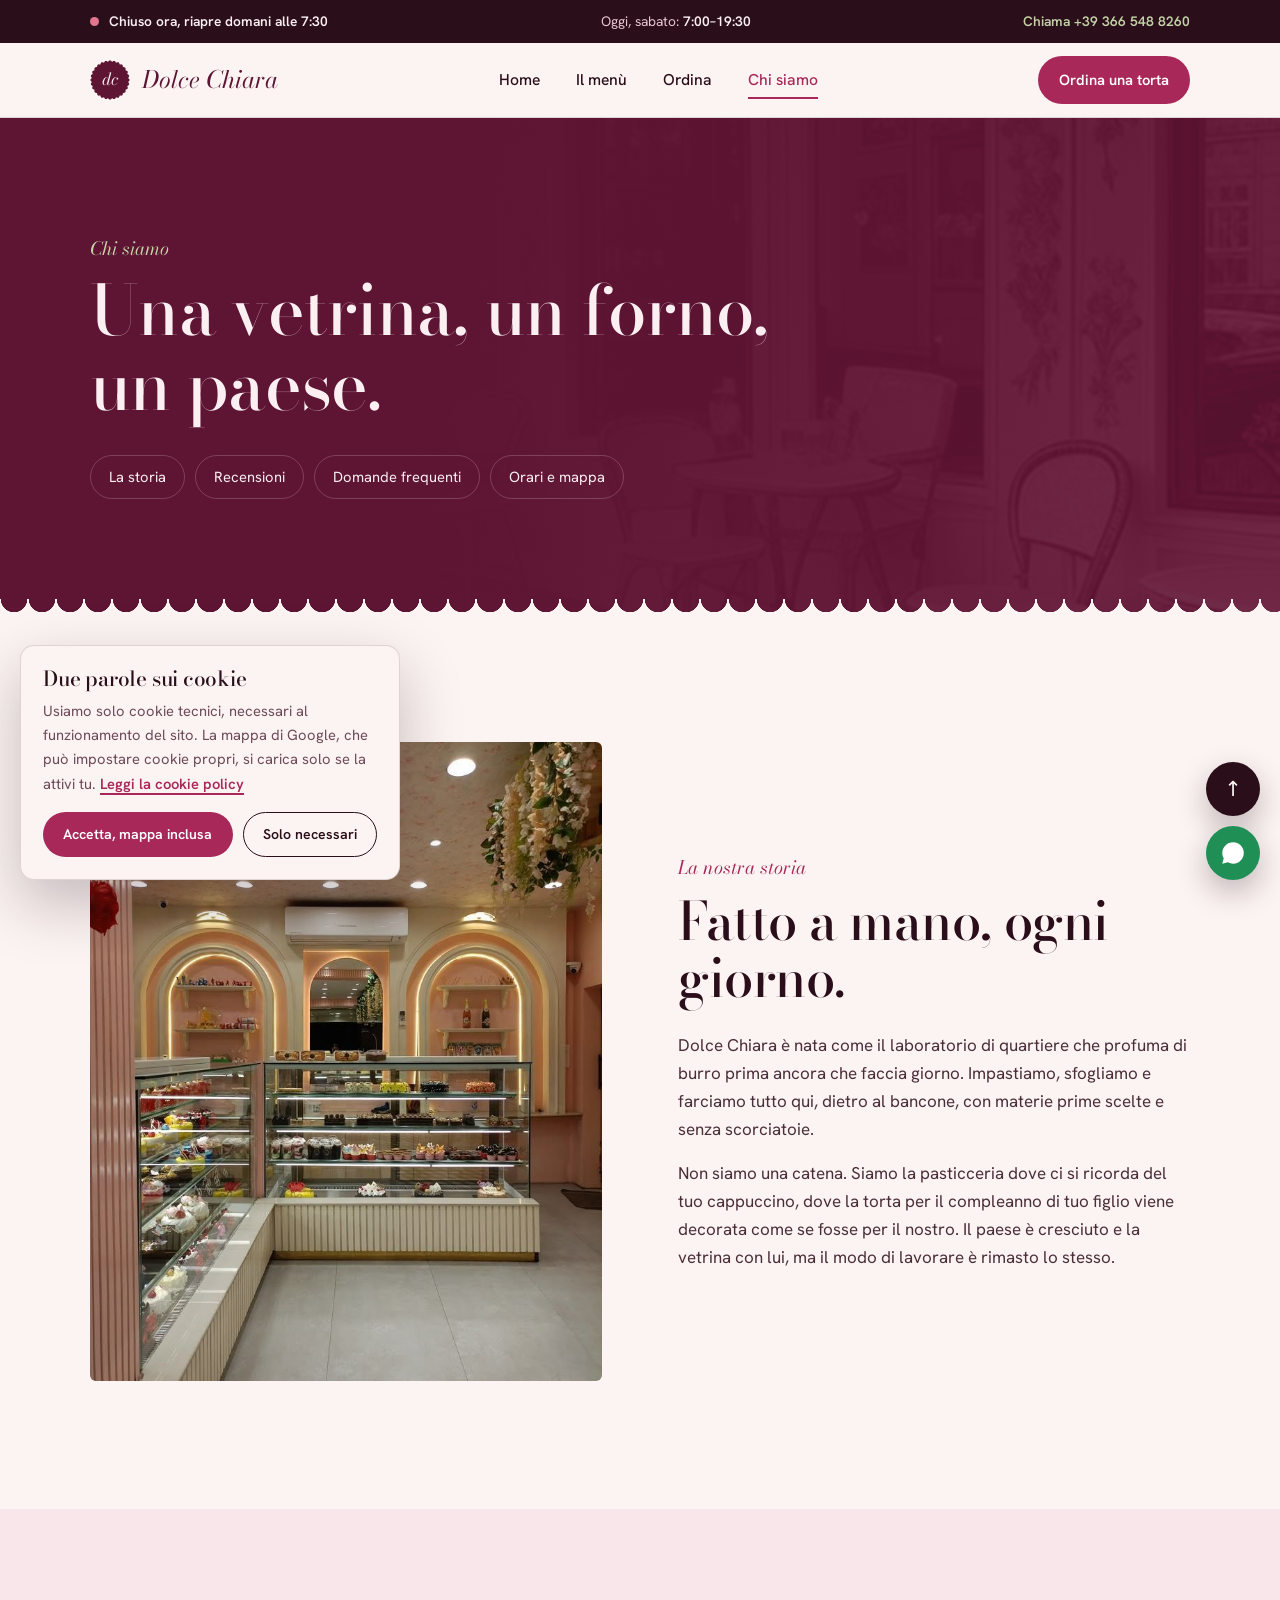
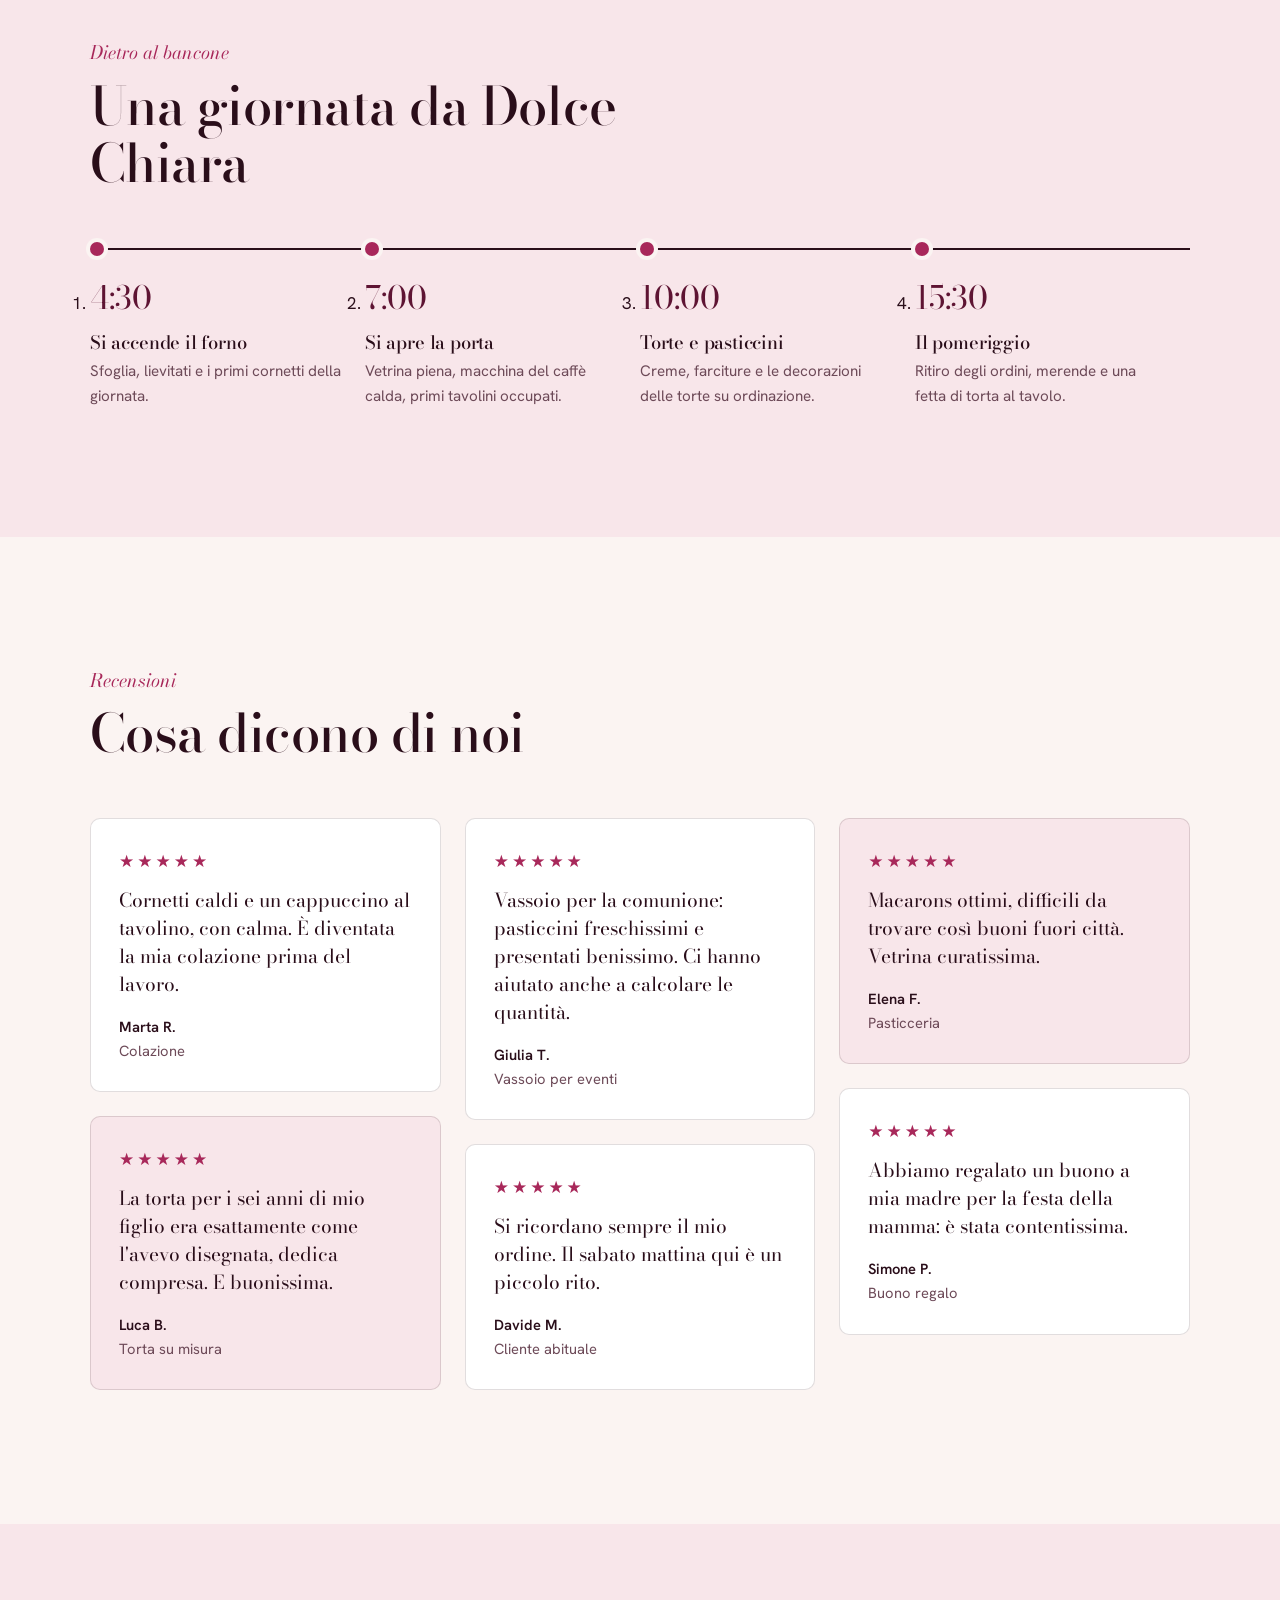
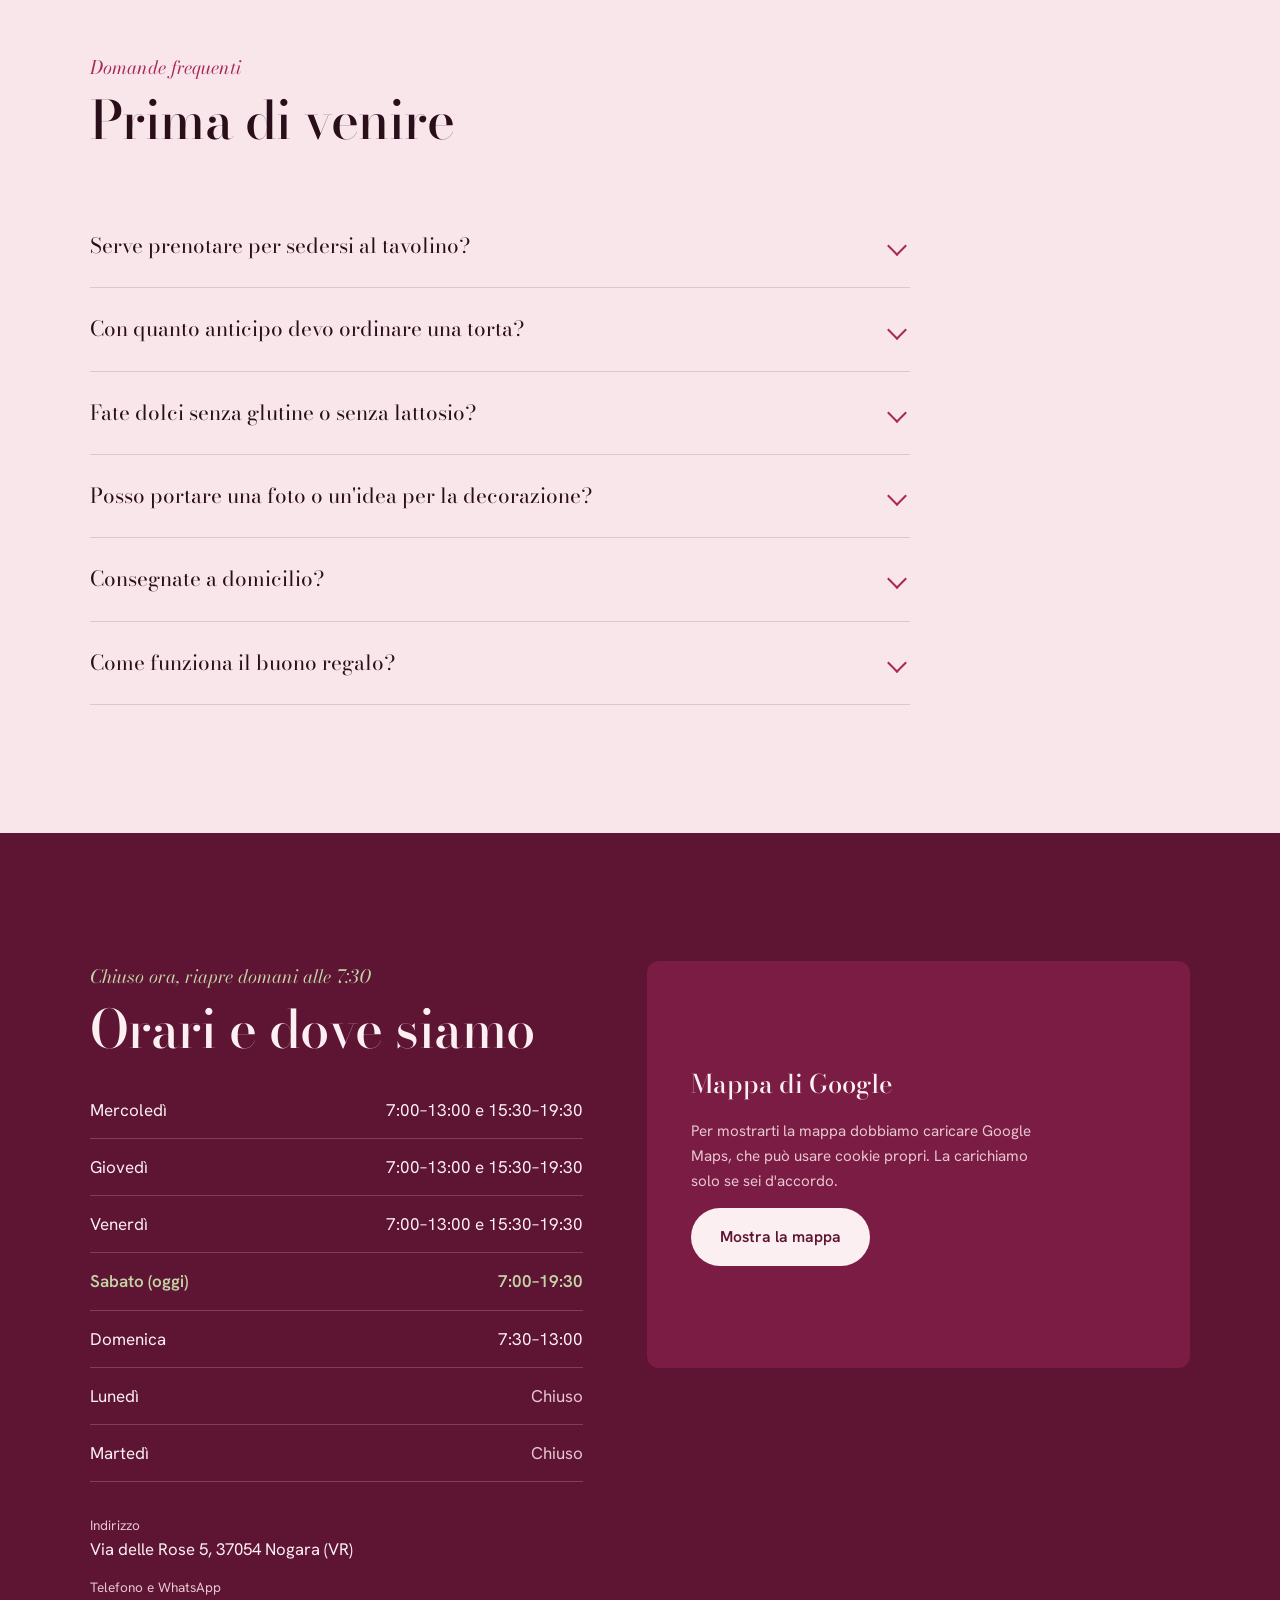
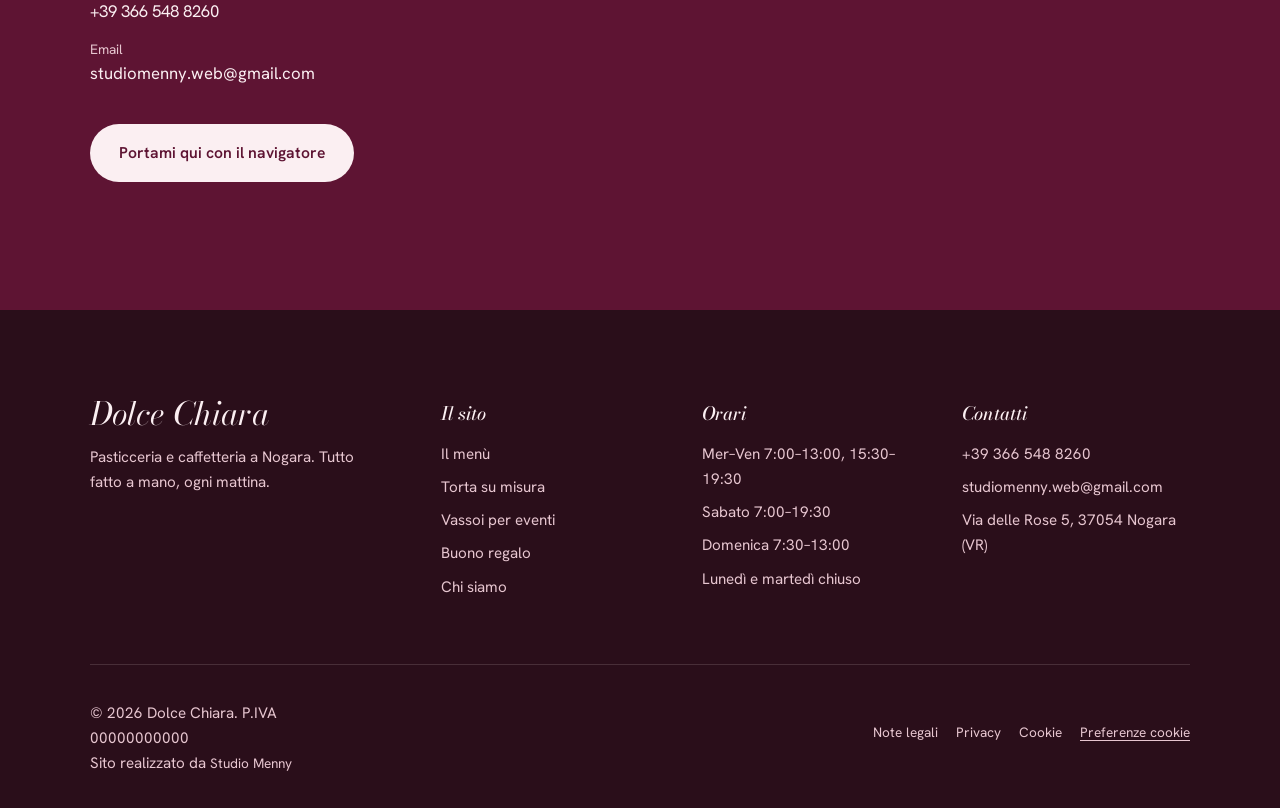
==== commit 23c0be68: "Add files via upload" ====
--- a/chi-siamo.html
+++ b/chi-siamo.html
@@ -105,12 +105,12 @@
         <h2 id="dove-titolo" style="margin-bottom:24px">Orari e dove siamo</h2>
         <table class="orari"><caption class="sr">Orari di apertura settimanali</caption><tbody data-orari></tbody></table>
         <div class="contatti">
-          <p><span>Indirizzo</span>Via Palmino Sterzi 41, 37054 Nogara (VR)</p>
+          <p><span>Indirizzo</span>Via delle Rose 5, 37054 Nogara (VR)</p>
           <a href="tel:+393665488260"><span>Telefono e WhatsApp</span>+39 366 548 8260</a>
           <a href="mailto:studiomenny.web@gmail.com"><span>Email</span>studiomenny.web@gmail.com</a>
         </div>
         <div class="hero-azioni">
-          <a class="btn btn-chiaro" href="https://www.google.com/maps/search/?api=1&query=Via+Palmino+Sterzi+41+Nogara+VR" target="_blank" rel="noopener">Portami qui con il navigatore</a>
+          <a class="btn btn-chiaro" href="https://www.google.com/maps/search/?api=1&query=Nogara+VR" target="_blank" rel="noopener">Portami qui con il navigatore</a>
         </div>
       </div>
       <div class="mappa appare" data-mappa>
